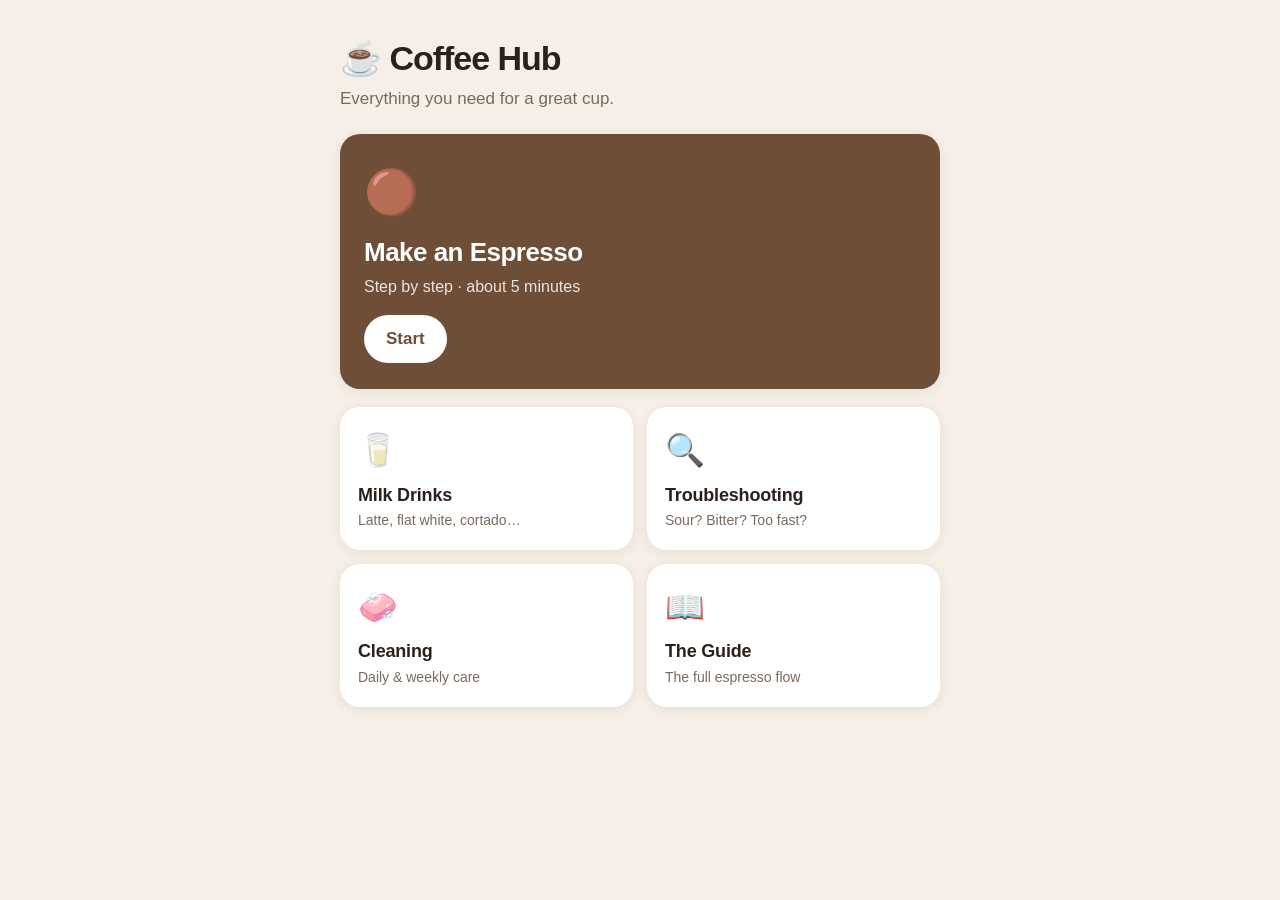
==== index.html @ b7564dbb "Coffee Hub: app-like espresso guide (PWA, GitHub Pages) Co-Authored-By: Claude Fable 5 <noreply@anth" ====
<!doctype html>
<html lang="en">
<head>
  <meta charset="utf-8">
  <meta name="viewport" content="width=device-width, initial-scale=1, viewport-fit=cover">
  <meta name="theme-color" content="#6f4e37">
  <meta name="apple-mobile-web-app-capable" content="yes">
  <meta name="apple-mobile-web-app-status-bar-style" content="default">
  <meta name="apple-mobile-web-app-title" content="Coffee">
  <link rel="manifest" href="manifest.webmanifest">
  <link rel="apple-touch-icon" href="icons/icon-180.png">
  <link rel="icon" href="icons/icon.svg" type="image/svg+xml">
  <link rel="stylesheet" href="styles.css">
  <title>Coffee Hub</title>
</head>
<body data-page="home">

  <main class="hub">
    <h1 class="hub-hello">☕ Coffee Hub</h1>
    <p class="hub-sub">Everything you need for a great cup.</p>

    <a class="hero" href="espresso.html">
      <span class="hero-emoji">🟤</span>
      <span class="hero-title">Make an Espresso</span>
      <span class="hero-sub">Step by step · about 5 minutes</span>
      <span class="hero-go">Start</span>
    </a>

    <div class="hub-grid">
      <a class="hub-card" href="drinks.html">
        <span class="card-emoji">🥛</span>
        <span class="card-title">Milk Drinks</span>
        <span class="card-sub">Latte, flat white, cortado…</span>
      </a>
      <a class="hub-card" href="troubleshooting.html">
        <span class="card-emoji">🔍</span>
        <span class="card-title">Troubleshooting</span>
        <span class="card-sub">Sour? Bitter? Too fast?</span>
      </a>
      <a class="hub-card" href="cleaning.html">
        <span class="card-emoji">🧼</span>
        <span class="card-title">Cleaning</span>
        <span class="card-sub">Daily &amp; weekly care</span>
      </a>
      <a class="hub-card" href="espresso.html">
        <span class="card-emoji">📖</span>
        <span class="card-title">The Guide</span>
        <span class="card-sub">The full espresso flow</span>
      </a>
    </div>
  </main>

  <script src="app.js"></script>
</body>
</html>
---- styles.css ----
/* Coffee Hub — shared styles. iOS design language, light + dark. */

:root {
  --bg: #f5efe7;
  --card: #ffffff;
  --ink: #2b211a;
  --ink-soft: #7a6a5d;
  --accent: #6f4e37;
  --accent-ink: #ffffff;
  --line: rgba(111, 78, 55, 0.14);
  --good: #2e7d4f;
  --bad: #b3402e;
  --shadow: 0 2px 12px rgba(60, 42, 30, 0.08);
  --radius: 20px;
}

@media (prefers-color-scheme: dark) {
  :root {
    --bg: #191411;
    --card: #262019;
    --ink: #f0e7dd;
    --ink-soft: #a8988a;
    --accent: #c89b74;
    --accent-ink: #221a13;
    --line: rgba(200, 155, 116, 0.16);
    --good: #6fbf8f;
    --bad: #e58a76;
    --shadow: 0 2px 12px rgba(0, 0, 0, 0.35);
  }
}

* { margin: 0; padding: 0; box-sizing: border-box; }

html { -webkit-text-size-adjust: 100%; }

body {
  font-family: -apple-system, BlinkMacSystemFont, "SF Pro Text", "Segoe UI", Roboto, sans-serif;
  background: var(--bg);
  color: var(--ink);
  line-height: 1.45;
  min-height: 100dvh;
  padding: env(safe-area-inset-top) env(safe-area-inset-right) env(safe-area-inset-bottom) env(safe-area-inset-left);
  -webkit-tap-highlight-color: transparent;
  overflow-x: hidden;
}

/* ---------- Top bar ---------- */

.topbar {
  display: flex;
  align-items: center;
  gap: 10px;
  padding: 14px 20px 6px;
  max-width: 640px;
  margin: 0 auto;
}

.topbar .back {
  text-decoration: none;
  color: var(--accent);
  font-size: 17px;
  font-weight: 600;
  padding: 8px 12px 8px 0;
}

.topbar h1 {
  font-size: 20px;
  font-weight: 700;
  letter-spacing: -0.02em;
  flex: 1;
}

/* ---------- Hub home ---------- */

.hub {
  max-width: 640px;
  margin: 0 auto;
  padding: 12px 20px 40px;
}

.hub-hello {
  font-size: 34px;
  font-weight: 800;
  letter-spacing: -0.03em;
  padding: 22px 0 4px;
}

.hub-sub {
  color: var(--ink-soft);
  font-size: 17px;
  margin-bottom: 22px;
}

.hero {
  display: block;
  text-decoration: none;
  background: var(--accent);
  color: var(--accent-ink);
  border-radius: var(--radius);
  padding: 26px 24px;
  box-shadow: var(--shadow);
  margin-bottom: 18px;
}

.hero .hero-emoji { font-size: 44px; display: block; margin-bottom: 10px; }
.hero .hero-title { display: block; font-size: 26px; font-weight: 800; letter-spacing: -0.02em; }
.hero .hero-sub { display: block; font-size: 16px; opacity: 0.85; margin-top: 4px; }
.hero .hero-go {
  display: inline-block;
  margin-top: 16px;
  background: var(--accent-ink);
  color: var(--accent);
  font-weight: 700;
  font-size: 17px;
  padding: 12px 22px;
  border-radius: 999px;
}

.hub-grid {
  display: grid;
  grid-template-columns: repeat(2, minmax(0, 1fr));
  gap: 14px;
}

.hub-card {
  display: block;
  text-decoration: none;
  color: var(--ink);
  background: var(--card);
  border-radius: var(--radius);
  padding: 20px 18px;
  box-shadow: var(--shadow);
  min-height: 120px;
}

.hub-card .card-emoji { font-size: 32px; display: block; margin-bottom: 8px; }
.hub-card .card-title { display: block; font-size: 18px; font-weight: 700; letter-spacing: -0.01em; }
.hub-card .card-sub { display: block; font-size: 14px; color: var(--ink-soft); margin-top: 2px; }

/* ---------- Step carousel (espresso flow) ---------- */

.flow {
  display: flex;
  flex-direction: column;
  height: 100dvh;
  max-width: 640px;
  margin: 0 auto;
}

.flow .topbar { padding-bottom: 0; width: 100%; }

.dots {
  display: flex;
  justify-content: center;
  gap: 8px;
  padding: 10px 0 4px;
}

.dots span {
  width: 8px;
  height: 8px;
  border-radius: 999px;
  background: var(--line);
  transition: background 0.2s, transform 0.2s;
}

.dots span.on { background: var(--accent); transform: scale(1.3); }

.steps {
  flex: 1;
  display: flex;
  overflow-x: auto;
  overflow-y: hidden;
  scroll-snap-type: x mandatory;
  -webkit-overflow-scrolling: touch;
  scrollbar-width: none;
}

.steps::-webkit-scrollbar { display: none; }

.step {
  flex: 0 0 100%;
  scroll-snap-align: start;
  scroll-snap-stop: always;
  overflow-y: auto;
  padding: 10px 20px 30px;
  display: flex;
  flex-direction: column;
  gap: 14px;
}

/* Tall steps scroll vertically instead of squishing their content */
.step > * { flex-shrink: 0; }

.step-kicker {
  color: var(--accent);
  font-weight: 700;
  font-size: 15px;
  text-transform: uppercase;
  letter-spacing: 0.06em;
}

.step h2 {
  font-size: 30px;
  font-weight: 800;
  letter-spacing: -0.03em;
  margin-top: -8px;
}

/* Photo slot: fallback illustration behind, real photo covers it when present */
.photo {
  position: relative;
  border-radius: var(--radius);
  overflow: hidden;
  background: var(--card);
  box-shadow: var(--shadow);
  aspect-ratio: 4 / 3;
  flex-shrink: 0;
}

.photo img {
  position: absolute;
  inset: 0;
  width: 100%;
  height: 100%;
  object-fit: cover;
}

.photo .fallback {
  position: absolute;
  inset: 0;
  display: flex;
  flex-direction: column;
  align-items: center;
  justify-content: center;
  gap: 8px;
  font-size: 64px;
}

.photo .fallback small {
  font-size: 13px;
  color: var(--ink-soft);
  font-weight: 600;
}

/* ---------- Checklists ---------- */

.checks {
  background: var(--card);
  border-radius: var(--radius);
  box-shadow: var(--shadow);
  overflow: hidden;
}

.checks label {
  display: flex;
  align-items: center;
  gap: 14px;
  padding: 15px 18px;
  font-size: 18px;
  font-weight: 500;
  border-bottom: 1px solid var(--line);
  cursor: pointer;
  user-select: none;
  -webkit-user-select: none;
}

.checks label:last-child { border-bottom: none; }

.checks input {
  appearance: none;
  -webkit-appearance: none;
  width: 28px;
  height: 28px;
  flex-shrink: 0;
  border: 2px solid var(--line);
  border-radius: 999px;
  display: grid;
  place-content: center;
  transition: background 0.15s, border-color 0.15s;
}

.checks input:checked {
  background: var(--good);
  border-color: var(--good);
}

.checks input:checked::before {
  content: "";
  width: 12px;
  height: 7px;
  border-left: 2.5px solid #fff;
  border-bottom: 2.5px solid #fff;
  transform: rotate(-45deg) translate(1px, -1px);
}

.checks input:checked + span { color: var(--ink-soft); text-decoration: line-through; }

/* ---------- Fact rows (dose, time…) ---------- */

.facts {
  display: flex;
  gap: 12px;
}

.fact {
  flex: 1;
  background: var(--card);
  border-radius: var(--radius);
  box-shadow: var(--shadow);
  padding: 14px 16px;
  text-align: center;
}

.fact .n { font-size: 26px; font-weight: 800; letter-spacing: -0.02em; }
.fact .l { font-size: 13px; color: var(--ink-soft); font-weight: 600; margin-top: 2px; }

/* ---------- Watch-for / signal lists ---------- */

.signals {
  background: var(--card);
  border-radius: var(--radius);
  box-shadow: var(--shadow);
  padding: 6px 18px;
}

.signals p {
  padding: 10px 0;
  font-size: 17px;
  border-bottom: 1px solid var(--line);
}

.signals p:last-child { border-bottom: none; }
.signals .yes { color: var(--good); font-weight: 600; }
.signals .no { color: var(--bad); font-weight: 600; }

/* ---------- Need help? expandables ---------- */

details.help {
  background: var(--card);
  border-radius: var(--radius);
  box-shadow: var(--shadow);
  overflow: hidden;
}

details.help summary {
  list-style: none;
  cursor: pointer;
  padding: 15px 18px;
  font-size: 17px;
  font-weight: 700;
  color: var(--accent);
  display: flex;
  align-items: center;
  gap: 8px;
}

details.help summary::-webkit-details-marker { display: none; }
details.help summary::before { content: "▸"; transition: transform 0.15s; }
details.help[open] summary::before { transform: rotate(90deg); }

details.help .help-body {
  padding: 0 18px 14px;
  display: flex;
  flex-direction: column;
  gap: 10px;
}

details.help .help-body p { font-size: 16px; }
details.help .help-body b { display: block; font-size: 16px; }
details.help .help-body span { color: var(--ink-soft); font-size: 15px; }

/* ---------- Step nav buttons ---------- */

.step-nav {
  display: flex;
  gap: 12px;
  margin-top: auto;
  padding-top: 10px;
}

.btn {
  display: inline-flex;
  align-items: center;
  justify-content: center;
  gap: 8px;
  border: none;
  font: inherit;
  font-size: 18px;
  font-weight: 700;
  padding: 16px 24px;
  border-radius: 999px;
  cursor: pointer;
  text-decoration: none;
  -webkit-user-select: none;
  user-select: none;
}

.btn-primary { background: var(--accent); color: var(--accent-ink); }
.step-nav .btn-primary { flex: 1; }
.btn-ghost { background: var(--card); color: var(--accent); box-shadow: var(--shadow); }
.btn-big { font-size: 22px; padding: 20px 40px; }

/* Start cover slide */
.cover {
  align-items: center;
  justify-content: center;
  text-align: center;
  gap: 10px;
}

.cover .cover-emoji { font-size: 96px; }
.cover h2 { font-size: 34px; }
.cover p { color: var(--ink-soft); font-size: 18px; max-width: 300px; }
.cover .btn { margin-top: 18px; }

/* ---------- Content pages (drinks, cleaning, troubleshooting) ---------- */

.page {
  max-width: 640px;
  margin: 0 auto;
  padding: 6px 20px 40px;
  display: flex;
  flex-direction: column;
  gap: 16px;
}

.page h2 {
  font-size: 22px;
  font-weight: 800;
  letter-spacing: -0.02em;
  margin-top: 10px;
}

.card {
  background: var(--card);
  border-radius: var(--radius);
  box-shadow: var(--shadow);
  padding: 20px 18px;
}

.card h3 {
  font-size: 20px;
  font-weight: 800;
  letter-spacing: -0.01em;
  display: flex;
  align-items: center;
  gap: 10px;
}

.card .sub { color: var(--ink-soft); font-size: 15px; margin-top: 2px; }
.card .body { margin-top: 12px; display: flex; flex-direction: column; gap: 8px; font-size: 16px; }
.card .body b { font-weight: 700; }

/* Drink ratio bar */
.ratio {
  display: flex;
  height: 34px;
  border-radius: 10px;
  overflow: hidden;
  margin-top: 14px;
  font-size: 12px;
  font-weight: 700;
  color: #fff;
  text-shadow: 0 1px 2px rgba(0,0,0,0.25);
}

.ratio div {
  display: flex;
  align-items: center;
  justify-content: center;
  min-width: 0;
  overflow: hidden;
  white-space: nowrap;
}

.r-espresso { background: #5a3c28; }
.r-water { background: #4f81a4; }
.r-milk { background: #c9a27a; }
.r-foam { background: #e8d5bd; color: #6b5136; text-shadow: none; }

/* Symptom cards */
.symptom h3 .tag { margin-left: auto; font-size: 13px; font-weight: 700; padding: 4px 10px; border-radius: 999px; }
.tag-bad { background: rgba(179, 64, 46, 0.14); color: var(--bad); }

.fixrow { display: flex; gap: 10px; align-items: baseline; }
.fixrow .arrow { color: var(--accent); font-weight: 800; }

.reset-row { display: flex; justify-content: center; padding-top: 6px; }
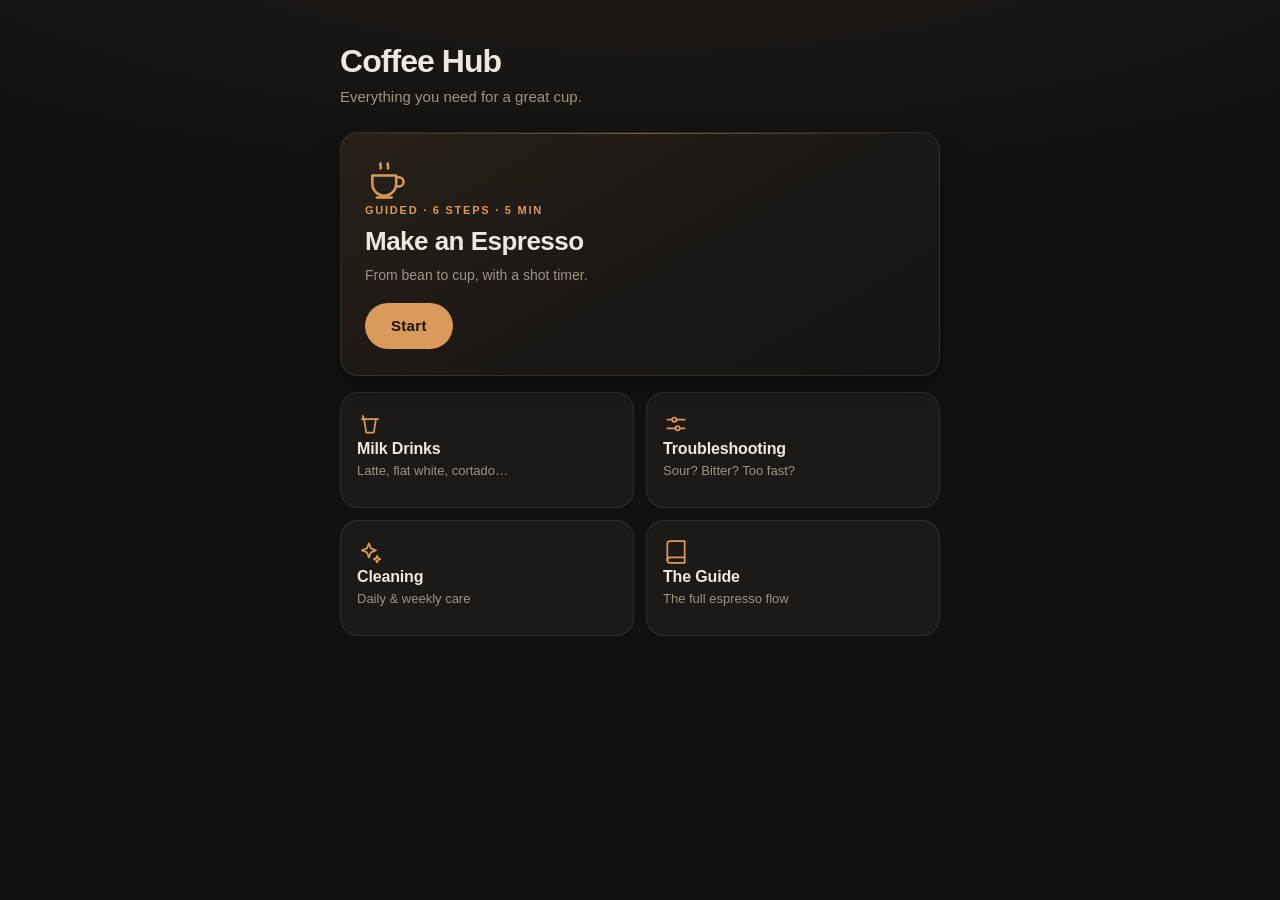
==== commit 6ec103ca: "Redesign: dark graphite + copper Breville-style UI, stroke icons, shot timer Co-Authored-By: Claude " ====
--- a/index.html
+++ b/index.html
@@ -3,9 +3,9 @@
 <head>
   <meta charset="utf-8">
   <meta name="viewport" content="width=device-width, initial-scale=1, viewport-fit=cover">
-  <meta name="theme-color" content="#6f4e37">
+  <meta name="theme-color" content="#131110">
   <meta name="apple-mobile-web-app-capable" content="yes">
-  <meta name="apple-mobile-web-app-status-bar-style" content="default">
+  <meta name="apple-mobile-web-app-status-bar-style" content="black-translucent">
   <meta name="apple-mobile-web-app-title" content="Coffee">
   <link rel="manifest" href="manifest.webmanifest">
   <link rel="apple-touch-icon" href="icons/icon-180.png">
@@ -16,34 +16,45 @@
 <body data-page="home">
 
   <main class="hub">
-    <h1 class="hub-hello">☕ Coffee Hub</h1>
+    <h1 class="hub-hello">Coffee Hub</h1>
     <p class="hub-sub">Everything you need for a great cup.</p>
 
     <a class="hero" href="espresso.html">
-      <span class="hero-emoji">🟤</span>
+      <span class="hero-icon">
+        <svg width="44" height="44" viewBox="0 0 24 24" fill="none" stroke="currentColor" stroke-width="1.4" stroke-linecap="round" stroke-linejoin="round"><path d="M4 9h13v4.5a6.5 6.5 0 0 1-13 0V9z"/><path d="M17 10h1.5a2.5 2.5 0 0 1 0 5H17"/><path d="M6.5 21h8"/><path d="M8.5 2.5c-.7 1 .7 1.6 0 2.6M12.5 2.5c-.7 1 .7 1.6 0 2.6"/></svg>
+      </span>
+      <span class="hero-kicker">Guided · 6 steps · 5 min</span>
       <span class="hero-title">Make an Espresso</span>
-      <span class="hero-sub">Step by step · about 5 minutes</span>
+      <span class="hero-sub">From bean to cup, with a shot timer.</span>
       <span class="hero-go">Start</span>
     </a>
 
     <div class="hub-grid">
       <a class="hub-card" href="drinks.html">
-        <span class="card-emoji">🥛</span>
+        <span class="card-icon">
+          <svg width="26" height="26" viewBox="0 0 24 24" fill="none" stroke="currentColor" stroke-width="1.6" stroke-linecap="round" stroke-linejoin="round"><path d="M6.5 7.5 8.5 20h7l2-12.5"/><path d="M4.5 7.5h15"/><path d="M6.5 7.5 5.2 4.5"/></svg>
+        </span>
         <span class="card-title">Milk Drinks</span>
         <span class="card-sub">Latte, flat white, cortado…</span>
       </a>
       <a class="hub-card" href="troubleshooting.html">
-        <span class="card-emoji">🔍</span>
+        <span class="card-icon">
+          <svg width="26" height="26" viewBox="0 0 24 24" fill="none" stroke="currentColor" stroke-width="1.6" stroke-linecap="round"><path d="M4 8h4.5M12.5 8H20"/><circle cx="10.5" cy="8" r="2"/><path d="M4 16h7.5M15.5 16H20"/><circle cx="13.5" cy="16" r="2"/></svg>
+        </span>
         <span class="card-title">Troubleshooting</span>
         <span class="card-sub">Sour? Bitter? Too fast?</span>
       </a>
       <a class="hub-card" href="cleaning.html">
-        <span class="card-emoji">🧼</span>
+        <span class="card-icon">
+          <svg width="26" height="26" viewBox="0 0 24 24" fill="none" stroke="currentColor" stroke-width="1.6" stroke-linejoin="round"><path d="M11 4l1.8 4.7 4.7 1.8-4.7 1.8L11 17l-1.8-4.7L4.5 10.5l4.7-1.8z"/><path d="M18.5 15.5l.9 2.1 2.1.9-2.1.9-.9 2.1-.9-2.1-2.1-.9 2.1-.9z"/></svg>
+        </span>
         <span class="card-title">Cleaning</span>
         <span class="card-sub">Daily &amp; weekly care</span>
       </a>
       <a class="hub-card" href="espresso.html">
-        <span class="card-emoji">📖</span>
+        <span class="card-icon">
+          <svg width="26" height="26" viewBox="0 0 24 24" fill="none" stroke="currentColor" stroke-width="1.6" stroke-linecap="round" stroke-linejoin="round"><path d="M4 19.5A2.5 2.5 0 0 1 6.5 17H20"/><path d="M6.5 2H20v20H6.5A2.5 2.5 0 0 1 4 19.5v-15A2.5 2.5 0 0 1 6.5 2z"/></svg>
+        </span>
         <span class="card-title">The Guide</span>
         <span class="card-sub">The full espresso flow</span>
       </a>
--- a/styles.css
+++ b/styles.css
@@ -1,32 +1,19 @@
-/* Coffee Hub — shared styles. iOS design language, light + dark. */
+/* Coffee Hub — dark graphite + copper, precision-appliance aesthetic. */
 
 :root {
-  --bg: #f5efe7;
-  --card: #ffffff;
-  --ink: #2b211a;
-  --ink-soft: #7a6a5d;
-  --accent: #6f4e37;
-  --accent-ink: #ffffff;
-  --line: rgba(111, 78, 55, 0.14);
-  --good: #2e7d4f;
-  --bad: #b3402e;
-  --shadow: 0 2px 12px rgba(60, 42, 30, 0.08);
-  --radius: 20px;
-}
-
-@media (prefers-color-scheme: dark) {
-  :root {
-    --bg: #191411;
-    --card: #262019;
-    --ink: #f0e7dd;
-    --ink-soft: #a8988a;
-    --accent: #c89b74;
-    --accent-ink: #221a13;
-    --line: rgba(200, 155, 116, 0.16);
-    --good: #6fbf8f;
-    --bad: #e58a76;
-    --shadow: 0 2px 12px rgba(0, 0, 0, 0.35);
-  }
+  --bg: #131110;
+  --card: #1d1916;
+  --card-2: #171412;
+  --ink: #ede8e1;
+  --soft: #9d9488;
+  --accent: #d99a5b;
+  --accent-ink: #1a130c;
+  --line: rgba(255, 255, 255, 0.09);
+  --line-strong: rgba(255, 255, 255, 0.22);
+  --good: #74bf92;
+  --bad: #e07a5f;
+  --shadow: 0 12px 28px rgba(0, 0, 0, 0.3);
+  --radius: 18px;
 }
 
 * { margin: 0; padding: 0; box-sizing: border-box; }
@@ -36,7 +23,10 @@
 body {
   font-family: -apple-system, BlinkMacSystemFont, "SF Pro Text", "Segoe UI", Roboto, sans-serif;
   background: var(--bg);
+  background-image: radial-gradient(120% 50% at 50% -10%, rgba(217, 154, 91, 0.07), transparent 60%);
+  background-repeat: no-repeat;
   color: var(--ink);
+  color-scheme: dark;
   line-height: 1.45;
   min-height: 100dvh;
   padding: env(safe-area-inset-top) env(safe-area-inset-right) env(safe-area-inset-bottom) env(safe-area-inset-left);
@@ -44,13 +34,15 @@
   overflow-x: hidden;
 }
 
+svg { display: block; }
+
 /* ---------- Top bar ---------- */
 
 .topbar {
   display: flex;
   align-items: center;
   gap: 10px;
-  padding: 14px 20px 6px;
+  padding: 18px 20px 8px;
   max-width: 640px;
   margin: 0 auto;
 }
@@ -58,15 +50,15 @@
 .topbar .back {
   text-decoration: none;
   color: var(--accent);
+  font-size: 16px;
+  font-weight: 600;
+  padding: 8px 12px 8px 0;
+}
+
+.topbar h1 {
   font-size: 17px;
   font-weight: 600;
-  padding: 8px 12px 8px 0;
-}
-
-.topbar h1 {
-  font-size: 20px;
-  font-weight: 700;
-  letter-spacing: -0.02em;
+  letter-spacing: -0.01em;
   flex: 1;
 }
 
@@ -79,47 +71,67 @@
 }
 
 .hub-hello {
-  font-size: 34px;
-  font-weight: 800;
+  font-size: 32px;
+  font-weight: 700;
   letter-spacing: -0.03em;
-  padding: 22px 0 4px;
+  padding: 26px 0 2px;
 }
 
 .hub-sub {
-  color: var(--ink-soft);
-  font-size: 17px;
-  margin-bottom: 22px;
+  color: var(--soft);
+  font-size: 15px;
+  margin-bottom: 24px;
 }
 
 .hero {
   display: block;
   text-decoration: none;
+  color: var(--ink);
+  background: linear-gradient(150deg, #272119 0%, #1b1714 55%, #171412 100%);
+  border: 1px solid var(--line);
+  border-radius: var(--radius);
+  padding: 26px 24px;
+  box-shadow: var(--shadow);
+  margin-bottom: 16px;
+  position: relative;
+  overflow: hidden;
+}
+
+.hero::after {
+  content: "";
+  position: absolute;
+  inset: 0 0 auto 0;
+  height: 1px;
+  background: linear-gradient(90deg, transparent, rgba(217, 154, 91, 0.5), transparent);
+}
+
+.hero .hero-icon { color: var(--accent); margin-bottom: 14px; }
+.hero .hero-kicker {
+  display: block;
+  color: var(--accent);
+  font-size: 11px;
+  font-weight: 700;
+  text-transform: uppercase;
+  letter-spacing: 0.16em;
+}
+.hero .hero-title { display: block; font-size: 26px; font-weight: 700; letter-spacing: -0.02em; margin-top: 4px; }
+.hero .hero-sub { display: block; font-size: 14px; color: var(--soft); margin-top: 4px; }
+.hero .hero-go {
+  display: inline-block;
+  margin-top: 18px;
   background: var(--accent);
   color: var(--accent-ink);
-  border-radius: var(--radius);
-  padding: 26px 24px;
-  box-shadow: var(--shadow);
-  margin-bottom: 18px;
-}
-
-.hero .hero-emoji { font-size: 44px; display: block; margin-bottom: 10px; }
-.hero .hero-title { display: block; font-size: 26px; font-weight: 800; letter-spacing: -0.02em; }
-.hero .hero-sub { display: block; font-size: 16px; opacity: 0.85; margin-top: 4px; }
-.hero .hero-go {
-  display: inline-block;
-  margin-top: 16px;
-  background: var(--accent-ink);
-  color: var(--accent);
-  font-weight: 700;
-  font-size: 17px;
-  padding: 12px 22px;
+  font-weight: 700;
+  font-size: 15px;
+  letter-spacing: 0.02em;
+  padding: 12px 26px;
   border-radius: 999px;
 }
 
 .hub-grid {
   display: grid;
   grid-template-columns: repeat(2, minmax(0, 1fr));
-  gap: 14px;
+  gap: 12px;
 }
 
 .hub-card {
@@ -127,15 +139,15 @@
   text-decoration: none;
   color: var(--ink);
   background: var(--card);
-  border-radius: var(--radius);
-  padding: 20px 18px;
-  box-shadow: var(--shadow);
-  min-height: 120px;
-}
-
-.hub-card .card-emoji { font-size: 32px; display: block; margin-bottom: 8px; }
-.hub-card .card-title { display: block; font-size: 18px; font-weight: 700; letter-spacing: -0.01em; }
-.hub-card .card-sub { display: block; font-size: 14px; color: var(--ink-soft); margin-top: 2px; }
+  border: 1px solid var(--line);
+  border-radius: var(--radius);
+  padding: 18px 16px;
+  min-height: 116px;
+}
+
+.hub-card .card-icon { color: var(--accent); margin-bottom: 12px; }
+.hub-card .card-title { display: block; font-size: 16px; font-weight: 600; letter-spacing: -0.01em; }
+.hub-card .card-sub { display: block; font-size: 13px; color: var(--soft); margin-top: 2px; }
 
 /* ---------- Step carousel (espresso flow) ---------- */
 
@@ -151,20 +163,19 @@
 
 .dots {
   display: flex;
-  justify-content: center;
-  gap: 8px;
-  padding: 10px 0 4px;
+  gap: 5px;
+  padding: 14px 20px 6px;
 }
 
 .dots span {
-  width: 8px;
-  height: 8px;
-  border-radius: 999px;
+  flex: 1;
+  height: 3px;
+  border-radius: 2px;
   background: var(--line);
-  transition: background 0.2s, transform 0.2s;
-}
-
-.dots span.on { background: var(--accent); transform: scale(1.3); }
+  transition: background 0.25s;
+}
+
+.dots span.on { background: var(--accent); }
 
 .steps {
   flex: 1;
@@ -183,7 +194,7 @@
   scroll-snap-align: start;
   scroll-snap-stop: always;
   overflow-y: auto;
-  padding: 10px 20px 30px;
+  padding: 12px 20px 30px;
   display: flex;
   flex-direction: column;
   gap: 14px;
@@ -195,25 +206,25 @@
 .step-kicker {
   color: var(--accent);
   font-weight: 700;
-  font-size: 15px;
-  text-transform: uppercase;
-  letter-spacing: 0.06em;
+  font-size: 11px;
+  text-transform: uppercase;
+  letter-spacing: 0.16em;
 }
 
 .step h2 {
-  font-size: 30px;
-  font-weight: 800;
-  letter-spacing: -0.03em;
+  font-size: 28px;
+  font-weight: 700;
+  letter-spacing: -0.02em;
   margin-top: -8px;
 }
 
-/* Photo slot: fallback illustration behind, real photo covers it when present */
+/* Photo slot: fallback panel behind, real photo covers it when present */
 .photo {
   position: relative;
   border-radius: var(--radius);
   overflow: hidden;
-  background: var(--card);
-  box-shadow: var(--shadow);
+  background: var(--card-2);
+  border: 1px solid var(--line);
   aspect-ratio: 4 / 3;
   flex-shrink: 0;
 }
@@ -233,22 +244,24 @@
   flex-direction: column;
   align-items: center;
   justify-content: center;
-  gap: 8px;
-  font-size: 64px;
+  gap: 14px;
+  color: var(--soft);
+  opacity: 0.7;
 }
 
 .photo .fallback small {
-  font-size: 13px;
-  color: var(--ink-soft);
-  font-weight: 600;
+  font-family: ui-monospace, "SF Mono", Menlo, monospace;
+  font-size: 10px;
+  letter-spacing: 0.08em;
+  text-transform: uppercase;
 }
 
 /* ---------- Checklists ---------- */
 
 .checks {
   background: var(--card);
-  border-radius: var(--radius);
-  box-shadow: var(--shadow);
+  border: 1px solid var(--line);
+  border-radius: var(--radius);
   overflow: hidden;
 }
 
@@ -257,7 +270,7 @@
   align-items: center;
   gap: 14px;
   padding: 15px 18px;
-  font-size: 18px;
+  font-size: 16px;
   font-weight: 500;
   border-bottom: 1px solid var(--line);
   cursor: pointer;
@@ -270,33 +283,33 @@
 .checks input {
   appearance: none;
   -webkit-appearance: none;
-  width: 28px;
-  height: 28px;
+  width: 26px;
+  height: 26px;
   flex-shrink: 0;
-  border: 2px solid var(--line);
-  border-radius: 999px;
+  border: 1.5px solid var(--line-strong);
+  border-radius: 9px;
   display: grid;
   place-content: center;
   transition: background 0.15s, border-color 0.15s;
 }
 
 .checks input:checked {
-  background: var(--good);
-  border-color: var(--good);
+  background: var(--accent);
+  border-color: var(--accent);
 }
 
 .checks input:checked::before {
   content: "";
-  width: 12px;
-  height: 7px;
-  border-left: 2.5px solid #fff;
-  border-bottom: 2.5px solid #fff;
+  width: 11px;
+  height: 6px;
+  border-left: 2.5px solid var(--accent-ink);
+  border-bottom: 2.5px solid var(--accent-ink);
   transform: rotate(-45deg) translate(1px, -1px);
 }
 
-.checks input:checked + span { color: var(--ink-soft); text-decoration: line-through; }
-
-/* ---------- Fact rows (dose, time…) ---------- */
+.checks input:checked + span { color: var(--soft); }
+
+/* ---------- Fact tiles (dose, time…) ---------- */
 
 .facts {
   display: flex;
@@ -306,40 +319,125 @@
 .fact {
   flex: 1;
   background: var(--card);
-  border-radius: var(--radius);
-  box-shadow: var(--shadow);
-  padding: 14px 16px;
+  border: 1px solid var(--line);
+  border-radius: var(--radius);
+  padding: 14px 16px 12px;
   text-align: center;
 }
 
-.fact .n { font-size: 26px; font-weight: 800; letter-spacing: -0.02em; }
-.fact .l { font-size: 13px; color: var(--ink-soft); font-weight: 600; margin-top: 2px; }
+.fact .n {
+  font-size: 30px;
+  font-weight: 300;
+  letter-spacing: -0.01em;
+  font-variant-numeric: tabular-nums;
+}
+
+.fact .l {
+  font-size: 10px;
+  color: var(--soft);
+  font-weight: 700;
+  text-transform: uppercase;
+  letter-spacing: 0.14em;
+  margin-top: 4px;
+}
+
+/* ---------- Shot timer ---------- */
+
+.timer {
+  width: 176px;
+  margin: 2px auto;
+  position: relative;
+  cursor: pointer;
+  -webkit-user-select: none;
+  user-select: none;
+}
+
+.timer svg { width: 100%; height: auto; }
+
+.timer circle {
+  fill: none;
+  stroke-width: 5;
+}
+
+.timer .track { stroke: var(--line); }
+
+.timer .prog {
+  stroke: var(--accent);
+  stroke-linecap: round;
+  transform: rotate(-90deg);
+  transform-origin: 50% 50%;
+}
+
+.timer.good .prog { stroke: var(--good); }
+.timer.good .t { color: var(--good); }
+.timer.over .prog { stroke: var(--bad); }
+.timer.over .t { color: var(--bad); }
+
+.timer-read {
+  position: absolute;
+  inset: 0;
+  display: flex;
+  flex-direction: column;
+  align-items: center;
+  justify-content: center;
+  gap: 2px;
+  text-align: center;
+}
+
+.timer-read .t {
+  font-size: 38px;
+  font-weight: 300;
+  letter-spacing: -0.01em;
+  font-variant-numeric: tabular-nums;
+}
+
+.timer-read small {
+  color: var(--soft);
+  font-size: 10px;
+  font-weight: 700;
+  text-transform: uppercase;
+  letter-spacing: 0.14em;
+}
 
 /* ---------- Watch-for / signal lists ---------- */
 
 .signals {
   background: var(--card);
-  border-radius: var(--radius);
-  box-shadow: var(--shadow);
+  border: 1px solid var(--line);
+  border-radius: var(--radius);
   padding: 6px 18px;
 }
 
 .signals p {
-  padding: 10px 0;
-  font-size: 17px;
+  display: flex;
+  align-items: baseline;
+  gap: 12px;
+  padding: 11px 0;
+  font-size: 15px;
   border-bottom: 1px solid var(--line);
 }
 
 .signals p:last-child { border-bottom: none; }
-.signals .yes { color: var(--good); font-weight: 600; }
-.signals .no { color: var(--bad); font-weight: 600; }
+
+.signals p::before {
+  content: "";
+  width: 8px;
+  height: 8px;
+  border-radius: 50%;
+  flex-shrink: 0;
+  transform: translateY(-1px);
+}
+
+.signals .yes::before { background: var(--good); box-shadow: 0 0 8px rgba(116, 191, 146, 0.5); }
+.signals .no::before { background: var(--bad); box-shadow: 0 0 8px rgba(224, 122, 95, 0.4); }
+.signals b { font-weight: 600; }
 
 /* ---------- Need help? expandables ---------- */
 
 details.help {
   background: var(--card);
-  border-radius: var(--radius);
-  box-shadow: var(--shadow);
+  border: 1px solid var(--line);
+  border-radius: var(--radius);
   overflow: hidden;
 }
 
@@ -347,28 +445,35 @@
   list-style: none;
   cursor: pointer;
   padding: 15px 18px;
-  font-size: 17px;
-  font-weight: 700;
+  font-size: 15px;
+  font-weight: 600;
   color: var(--accent);
   display: flex;
   align-items: center;
-  gap: 8px;
+  gap: 10px;
 }
 
 details.help summary::-webkit-details-marker { display: none; }
-details.help summary::before { content: "▸"; transition: transform 0.15s; }
-details.help[open] summary::before { transform: rotate(90deg); }
+details.help summary::before {
+  content: "";
+  width: 7px;
+  height: 7px;
+  border-right: 1.5px solid var(--accent);
+  border-bottom: 1.5px solid var(--accent);
+  transform: rotate(-45deg);
+  transition: transform 0.15s;
+}
+details.help[open] summary::before { transform: rotate(45deg); }
 
 details.help .help-body {
-  padding: 0 18px 14px;
+  padding: 2px 18px 16px;
   display: flex;
   flex-direction: column;
-  gap: 10px;
-}
-
-details.help .help-body p { font-size: 16px; }
-details.help .help-body b { display: block; font-size: 16px; }
-details.help .help-body span { color: var(--ink-soft); font-size: 15px; }
+  gap: 12px;
+}
+
+details.help .help-body p b { display: block; font-size: 15px; font-weight: 600; }
+details.help .help-body p span { color: var(--soft); font-size: 14px; }
 
 /* ---------- Step nav buttons ---------- */
 
@@ -386,8 +491,9 @@
   gap: 8px;
   border: none;
   font: inherit;
-  font-size: 18px;
-  font-weight: 700;
+  font-size: 16px;
+  font-weight: 700;
+  letter-spacing: 0.02em;
   padding: 16px 24px;
   border-radius: 999px;
   cursor: pointer;
@@ -398,71 +504,90 @@
 
 .btn-primary { background: var(--accent); color: var(--accent-ink); }
 .step-nav .btn-primary { flex: 1; }
-.btn-ghost { background: var(--card); color: var(--accent); box-shadow: var(--shadow); }
-.btn-big { font-size: 22px; padding: 20px 40px; }
+.btn-ghost { background: transparent; color: var(--ink); border: 1px solid var(--line-strong); }
+.btn-big { font-size: 18px; padding: 18px 48px; }
 
 /* Start cover slide */
 .cover {
   align-items: center;
   justify-content: center;
   text-align: center;
-  gap: 10px;
-}
-
-.cover .cover-emoji { font-size: 96px; }
-.cover h2 { font-size: 34px; }
-.cover p { color: var(--ink-soft); font-size: 18px; max-width: 300px; }
-.cover .btn { margin-top: 18px; }
+  gap: 12px;
+}
+
+.cover .cover-ring {
+  width: 148px;
+  height: 148px;
+  border-radius: 50%;
+  border: 1px solid var(--line-strong);
+  display: grid;
+  place-content: center;
+  color: var(--accent);
+  margin-bottom: 10px;
+  box-shadow: inset 0 0 40px rgba(217, 154, 91, 0.06);
+}
+
+.cover h2 { font-size: 30px; }
+.cover p { color: var(--soft); font-size: 16px; max-width: 300px; }
+.cover .btn { margin-top: 20px; }
 
 /* ---------- Content pages (drinks, cleaning, troubleshooting) ---------- */
 
 .page {
   max-width: 640px;
   margin: 0 auto;
-  padding: 6px 20px 40px;
+  padding: 8px 20px 40px;
   display: flex;
   flex-direction: column;
-  gap: 16px;
-}
+  gap: 14px;
+}
+
+.page .lede { color: var(--soft); font-size: 15px; }
+.page .lede a { color: var(--accent); font-weight: 600; }
+.page .lede b { color: var(--ink); font-weight: 600; }
 
 .page h2 {
-  font-size: 22px;
-  font-weight: 800;
-  letter-spacing: -0.02em;
-  margin-top: 10px;
+  font-size: 12px;
+  font-weight: 700;
+  color: var(--accent);
+  text-transform: uppercase;
+  letter-spacing: 0.16em;
+  margin-top: 12px;
 }
 
 .card {
   background: var(--card);
-  border-radius: var(--radius);
-  box-shadow: var(--shadow);
+  border: 1px solid var(--line);
+  border-radius: var(--radius);
   padding: 20px 18px;
 }
 
 .card h3 {
-  font-size: 20px;
-  font-weight: 800;
+  font-size: 19px;
+  font-weight: 700;
   letter-spacing: -0.01em;
   display: flex;
   align-items: center;
   gap: 10px;
 }
 
-.card .sub { color: var(--ink-soft); font-size: 15px; margin-top: 2px; }
-.card .body { margin-top: 12px; display: flex; flex-direction: column; gap: 8px; font-size: 16px; }
-.card .body b { font-weight: 700; }
+.card .sub { color: var(--soft); font-size: 13px; margin-top: 2px; }
+.card .body { margin-top: 12px; display: flex; flex-direction: column; gap: 8px; font-size: 15px; }
+.card .body b { font-weight: 600; }
+.card .body p { color: var(--soft); }
+.card .body p b { color: var(--ink); }
 
 /* Drink ratio bar */
 .ratio {
   display: flex;
-  height: 34px;
-  border-radius: 10px;
-  overflow: hidden;
+  gap: 3px;
+  height: 30px;
   margin-top: 14px;
-  font-size: 12px;
-  font-weight: 700;
-  color: #fff;
-  text-shadow: 0 1px 2px rgba(0,0,0,0.25);
+  font-size: 10px;
+  font-weight: 700;
+  text-transform: uppercase;
+  letter-spacing: 0.08em;
+  color: rgba(255, 255, 255, 0.85);
 }
 
 .ratio div {
@@ -472,18 +597,30 @@
   min-width: 0;
   overflow: hidden;
   white-space: nowrap;
-}
-
-.r-espresso { background: #5a3c28; }
-.r-water { background: #4f81a4; }
-.r-milk { background: #c9a27a; }
-.r-foam { background: #e8d5bd; color: #6b5136; text-shadow: none; }
+  border-radius: 6px;
+}
+
+.r-espresso { background: #5c4130; }
+.r-water { background: #3d5f75; }
+.r-milk { background: #a5825f; }
+.r-foam { background: #d8c3a3; color: #43362a; }
 
 /* Symptom cards */
-.symptom h3 .tag { margin-left: auto; font-size: 13px; font-weight: 700; padding: 4px 10px; border-radius: 999px; }
-.tag-bad { background: rgba(179, 64, 46, 0.14); color: var(--bad); }
+.symptom h3 .tag {
+  margin-left: auto;
+  font-size: 10px;
+  font-weight: 700;
+  text-transform: uppercase;
+  letter-spacing: 0.1em;
+  padding: 5px 10px;
+  border-radius: 999px;
+  border: 1px solid rgba(224, 122, 95, 0.35);
+  color: var(--bad);
+  flex-shrink: 0;
+}
 
 .fixrow { display: flex; gap: 10px; align-items: baseline; }
-.fixrow .arrow { color: var(--accent); font-weight: 800; }
+.fixrow .arrow { color: var(--accent); font-weight: 700; }
+.fixrow p { color: var(--ink) !important; }
 
 .reset-row { display: flex; justify-content: center; padding-top: 6px; }
